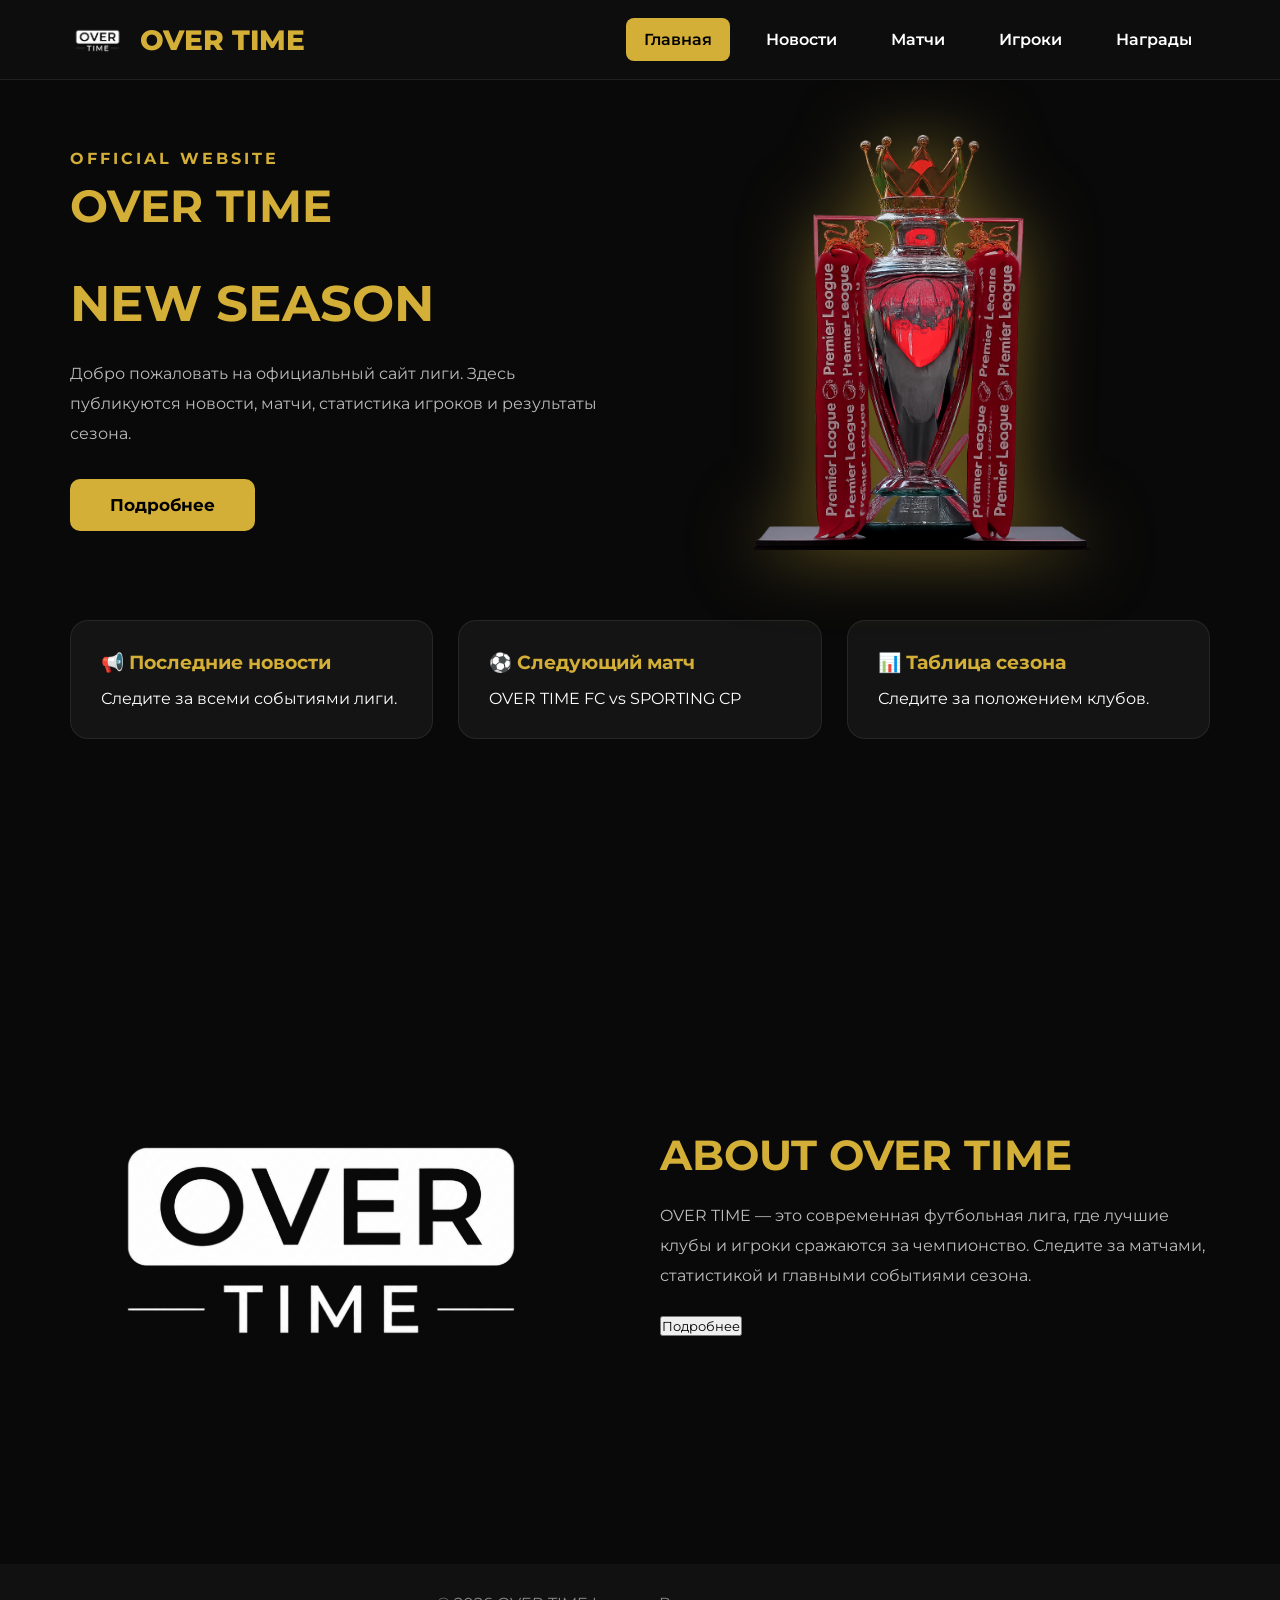
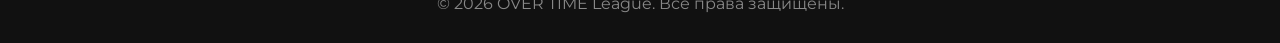
==== index.html @ d0d94ca6 "Add files via upload" ====
<!DOCTYPE html>
<html lang="ru">
<head>
    <meta charset="UTF-8">
    <meta name="viewport" content="width=device-width, initial-scale=1.0">
    <title>OVER TIME League</title>

    <link rel="stylesheet" href="style.css">

    <link href="https://fonts.googleapis.com/css2?family=Montserrat:wght@400;500;600;700;800;900&display=swap" rel="stylesheet">
</head>

<body>

<!-- ================= HEADER ================= -->

<header>

    <div class="logo">

        <img src="/erasebg-transformed.png" alt="Logo">

        <h2>OVER TIME</h2>

    </div>

    <nav>

        <button class="nav-btn active" data-page="home">Главная</button>

        <button class="nav-btn" data-page="news">Новости</button>

        <button class="nav-btn" data-page="matches">Матчи</button>

        <button class="nav-btn" data-page="players">Игроки</button>

        <button class="nav-btn" data-page="awards">Награды</button>

    </nav>

</header>

<!-- ================= MAIN ================= -->

<main>

<!-- HOME -->

<section class="page active" id="home">

<div class="hero">

<div class="hero-text">

<span>OFFICIAL WEBSITE</span>

<h1>OVER TIME</h1>

<h2>NEW SEASON</h2>

<p>
Добро пожаловать на официальный сайт лиги.
Здесь публикуются новости, матчи, статистика игроков и результаты сезона.
</p>

<button>Подробнее</button>

</div>

<div class="hero-image">

<img src="/4a6ac277-9934-4084-be25-31b53c36f5eb.png" alt="Cup">

</div>

</div>

<div class="cards">

<div class="card">

<h3>📢 Последние новости</h3>

<p>Следите за всеми событиями лиги.</p>

</div>

<div class="card">

<h3>⚽ Следующий матч</h3>

<p>OVER TIME FC vs SPORTING CP</p>

</div>

<div class="card">

<h3>📊 Таблица сезона</h3>

<p>Следите за положением клубов.</p>

</div>

</div>

</section>

<!-- NEWS -->

<section class="page" id="news">

<h1>Новости</h1>

<div class="news-container">

<div class="news-card">

<h2>1 тур</h2>

<p>1 тур начался! желаем клубам удачи.</p>

</div>

<div class="news-card">

<h2>Старт нового сезона</h2>

<p>Добро пожаловать в новый сезон OVER TIME League.</p>

</div>

<div class="news-card">

<h2>Сайт находится в разработке</h2>

<p>Совсем скоро появится статистика игроков, клубов и наград.</p>

</div>

</div>

</section>


<!-- MATCHES -->

<section class="page" id="matches">

<h1>Матчи</h1>

<div class="match-card">

<h2>AJAX</h2>

<span>VS</span>

<h2>RIVER PLATE</h2>
<br>
<hr>
<br>

<h2>ARGENTINA</h2>

<span>VS</span>

<h2>FSV_MAINZ_05</h2>
<br>
<hr>
<br>
<h2>UNIOIN BERLIN</h2>

<span>VS</span>

<h2>AL NASSR</h2>
<br>
<hr>
<br>
<h2>FULHAM</h2>

<span>VS</span>

<h2>LEEDS UNITED</h2>

<p>все матчи будут в 16:00</p>



</div>

</section>

<!-- PLAYERS -->

<section class="page" id="players">

<h1>Лучшие игроки</h1>

<div class="player-grid">

<div class="player-card">

<img src="images/player.png">

<h2>Player</h2>

<p>⚽ 0 голов</p>

<p>👟 0 ассистов</p>

</div>

<div class="player-card">

<img src="images/player.png">

<h2>Player</h2>

<p>⚽ 0 голов</p>

<p>👟 0 ассистов</p>

</div>

<div class="player-card">

<img src="images/player.png">

<h2>Player</h2>

<p>⚽ 0 голов</p>

<p>👟 0 ассистов</p>

</div>

</div>

</section>

<!-- AWARDS -->

<section class="page" id="awards">

<h1>Церемония сезона</h1>

<section class="page" id="awards">

    <h1>Церемония сезона</h1>

    <div class="award-grid">

        <button class="award-btn">🏆 Игрок сезона</button>

        <button class="award-btn">⚽ Лучший бомбардир</button>

        <button class="award-btn">👟 Лучший ассистент</button>

        <button class="award-btn">🧤 Лучший вратарь</button>

        <button class="award-btn">👑 Лучший клуб</button>

        <button class="award-btn">💎 Лучший тренер</button>

        <button class="award-btn">🔥 Лучший гол сезона</button>

    </div>

</section>

<!-- Окно -->

<div class="popup" id="popup">

    <div class="popup-box">

        <h2>🏆 Церемония сезона</h2>

        <p>Пока что ничего нет.</p>

    </div>

</div>
</section>

<section class="about">

    <div class="about-image">
        <img src="/erasebg-transformed.png" alt="About">
    </div>

    <div class="about-text">
        <h2>ABOUT OVER TIME</h2>

        <p>
            OVER TIME — это современная футбольная лига,
            где лучшие клубы и игроки сражаются за чемпионство.
            Следите за матчами, статистикой и главными событиями сезона.
        </p>

        <button>Подробнее</button>
    </div>

</section>

</main>

<!-- ================= FOOTER ================= -->

<footer>

<p>© 2026 OVER TIME League. Все права защищены.</p>

</footer>

<script src="script.js"></script>

</body>
</html>
---- style.css ----
/* ==========================
   GOOGLE FONT
========================== */

*{
    margin:0;
    padding:0;
    box-sizing:border-box;
    font-family:'Montserrat',sans-serif;
}

html{
    scroll-behavior:smooth;
}

body{
    background:#090909;
    color:#fff;
    overflow-x:hidden;
}

/* ==========================
   HEADER
========================== */

header{

    position:fixed;
    top:0;
    left:0;

    width:100%;
    height:80px;

    background:rgba(15,15,15,.9);

    backdrop-filter:blur(15px);

    display:flex;
    justify-content:space-between;
    align-items:center;

    padding:0 70px;

    border-bottom:1px solid rgba(255,255,255,.08);

    z-index:1000;

}

.logo{

    display:flex;
    align-items:center;
    gap:15px;

}

.logo img{

    width:55px;

}

.logo h2{

    color:#d4af37;

    font-size:28px;

    font-weight:800;

}

nav{

    display:flex;
    gap:18px;

}

.nav-btn{

    background:none;

    border:none;

    color:white;

    font-size:16px;

    font-weight:600;

    cursor:pointer;

    padding:12px 18px;

    border-radius:8px;

    transition:.3s;

}

.nav-btn:hover{

    color:#d4af37;

}

.nav-btn.active{

    background:#d4af37;

    color:#000;

}

/* ==========================
   PAGE
========================== */

.page{

    display:none;

    animation:fade .5s;

    min-height:100vh;

    padding:130px 70px 60px;

}

.page.active{

    display:block;

}

@keyframes fade{

from{

opacity:0;
transform:translateY(20px);

}

to{

opacity:1;
transform:translateY(0);

}

}

/* ==========================
   HERO
========================== */

.hero{

    display:flex;

    justify-content:space-between;

    align-items:center;

    gap:60px;

}

.hero-text{

    width:50%;

}

.hero-text span{

    color:#d4af37;

    letter-spacing:3px;

    font-weight:700;

}

.hero-text h1{

    font-size:72px;

    margin-top:10px;

}

.hero-text h2{

    color:#d4af37;

    font-size:50px;

}

.hero-text p{

    margin-top:25px;

    color:#bbb;

    line-height:30px;

}

.hero button{

    margin-top:30px;

    background:#d4af37;

    color:black;

    border:none;

    padding:16px 40px;

    border-radius:10px;

    font-size:17px;

    font-weight:700;

    cursor:pointer;

    transition:.3s;

}

.hero button:hover{

    transform:translateY(-5px);

    box-shadow:0 0 25px #d4af37;

}

.hero-image{

    width:50%;

    display:flex;

    justify-content:center;

}

.hero-image img{

    width:420px;

    filter:drop-shadow(0 0 35px rgba(212,175,55,.5));

}

/* ==========================
   CARDS
========================== */

.cards{

    margin-top:70px;

    display:grid;

    grid-template-columns:repeat(3,1fr);

    gap:25px;

}

.card{

    background:#141414;

    padding:30px;

    border-radius:18px;

    border:1px solid rgba(255,255,255,.08);

    transition:.3s;

}

.card:hover{

    transform:translateY(-8px);

    border-color:#d4af37;

}

.card h3{

    color:#d4af37;

    margin-bottom:15px;

}

/* ==========================
   TITLES
========================== */

.page h1{

    font-size:45px;

    margin-bottom:40px;

    color:#d4af37;

}

/* ==========================
   NEWS
========================== */

.news-container{

    display:grid;

    gap:25px;

}

.news-card{

    background:#141414;

    padding:30px;

    border-radius:18px;

    border:1px solid rgba(255,255,255,.08);

}

.news-card h2{

    margin-bottom:15px;

    color:#d4af37;

}

/* ==========================
   MATCH
========================== */

.match-card{

    max-width:700px;

    margin:auto;

    background:#141414;

    padding:40px;

    border-radius:20px;

    text-align:center;

}

.match-card span{

    display:block;

    margin:20px 0;

    color:#d4af37;

    font-size:40px;

    font-weight:900;

}

/* ==========================
   PLAYERS
========================== */

.player-grid{

    display:grid;

    grid-template-columns:repeat(3,1fr);

    gap:25px;

}

.player-card{

    background:#141414;

    border-radius:20px;

    padding:30px;

    text-align:center;

    transition:.3s;

}

.player-card:hover{

    transform:translateY(-8px);

}

.player-card img{

    width:120px;

    height:120px;

    border-radius:50%;

    object-fit:cover;

    margin-bottom:20px;

}

/* ==========================
   AWARDS
========================== */

.award-grid{

    display:grid;

    grid-template-columns:repeat(4,1fr);

    gap:25px;

}

.award{

    background:#141414;

    padding:35px;

    border-radius:18px;

    text-align:center;

    font-weight:700;

    transition:.3s;

}

.award:hover{

    background:#d4af37;

    color:black;

}

/* ==========================
   FOOTER
========================== */

footer{

    background:#111;

    padding:30px;

    text-align:center;

    color:#888;

}
.about{
    display:flex;
    align-items:center;
    justify-content:space-between;
    gap:70px;
    padding:80px 70px;
}

.about-image img{
    width:500px;
    border-radius:20px;
}

.about-text{
    max-width:550px;
}

.about-text h2{
    color:#d4af37;
    font-size:42px;
    margin-bottom:20px;
}

.about-text p{
    color:#bdbdbd;
    line-height:30px;
    margin-bottom:25px;
}

/* ==========================
   RESPONSIVE
========================== */

@media(max-width:1000px){

.hero{

flex-direction:column;

}

.hero-text,
.hero-image{

width:100%;

text-align:center;

}

.cards,
.player-grid,
.award-grid{

grid-template-columns:1fr;

}

header{

padding:20px;

flex-direction:column;

height:auto;

gap:15px;

}
/* ===== Awards Button ===== */

.award-btn{

    background:#151515;

    border:1px solid rgba(255,255,255,.08);

    color:white;

    border-radius:18px;

    padding:35px;

    font-size:18px;

    font-weight:700;

    cursor:pointer;

    transition:.3s;

}

.award-btn:hover{

    background:#d4af37;

    color:#000;

    transform:translateY(-8px);

}

/* ===== Popup ===== */

.popup{

    position:fixed;

    top:0;

    left:0;

    width:100%;

    height:100%;

    background:rgba(0,0,0,.7);

    display:none;

    justify-content:center;

    align-items:center;

    z-index:9999;

}

.popup-box{

    width:400px;

    background:#151515;

    border-radius:20px;

    padding:35px;

    text-align:center;

    border:2px solid #d4af37;

}

.popup-box h2{

    color:#d4af37;

    margin-bottom:20px;

}

.popup-box p{

    color:#ccc;

    margin-bottom:25px;

}

.popup-box button{

    background:#d4af37;

    color:black;

    border:none;

    padding:12px 30px;

    border-radius:10px;

    cursor:pointer;

    font-weight:700;

}

nav{

flex-wrap:wrap;

justify-content:center;

}


}
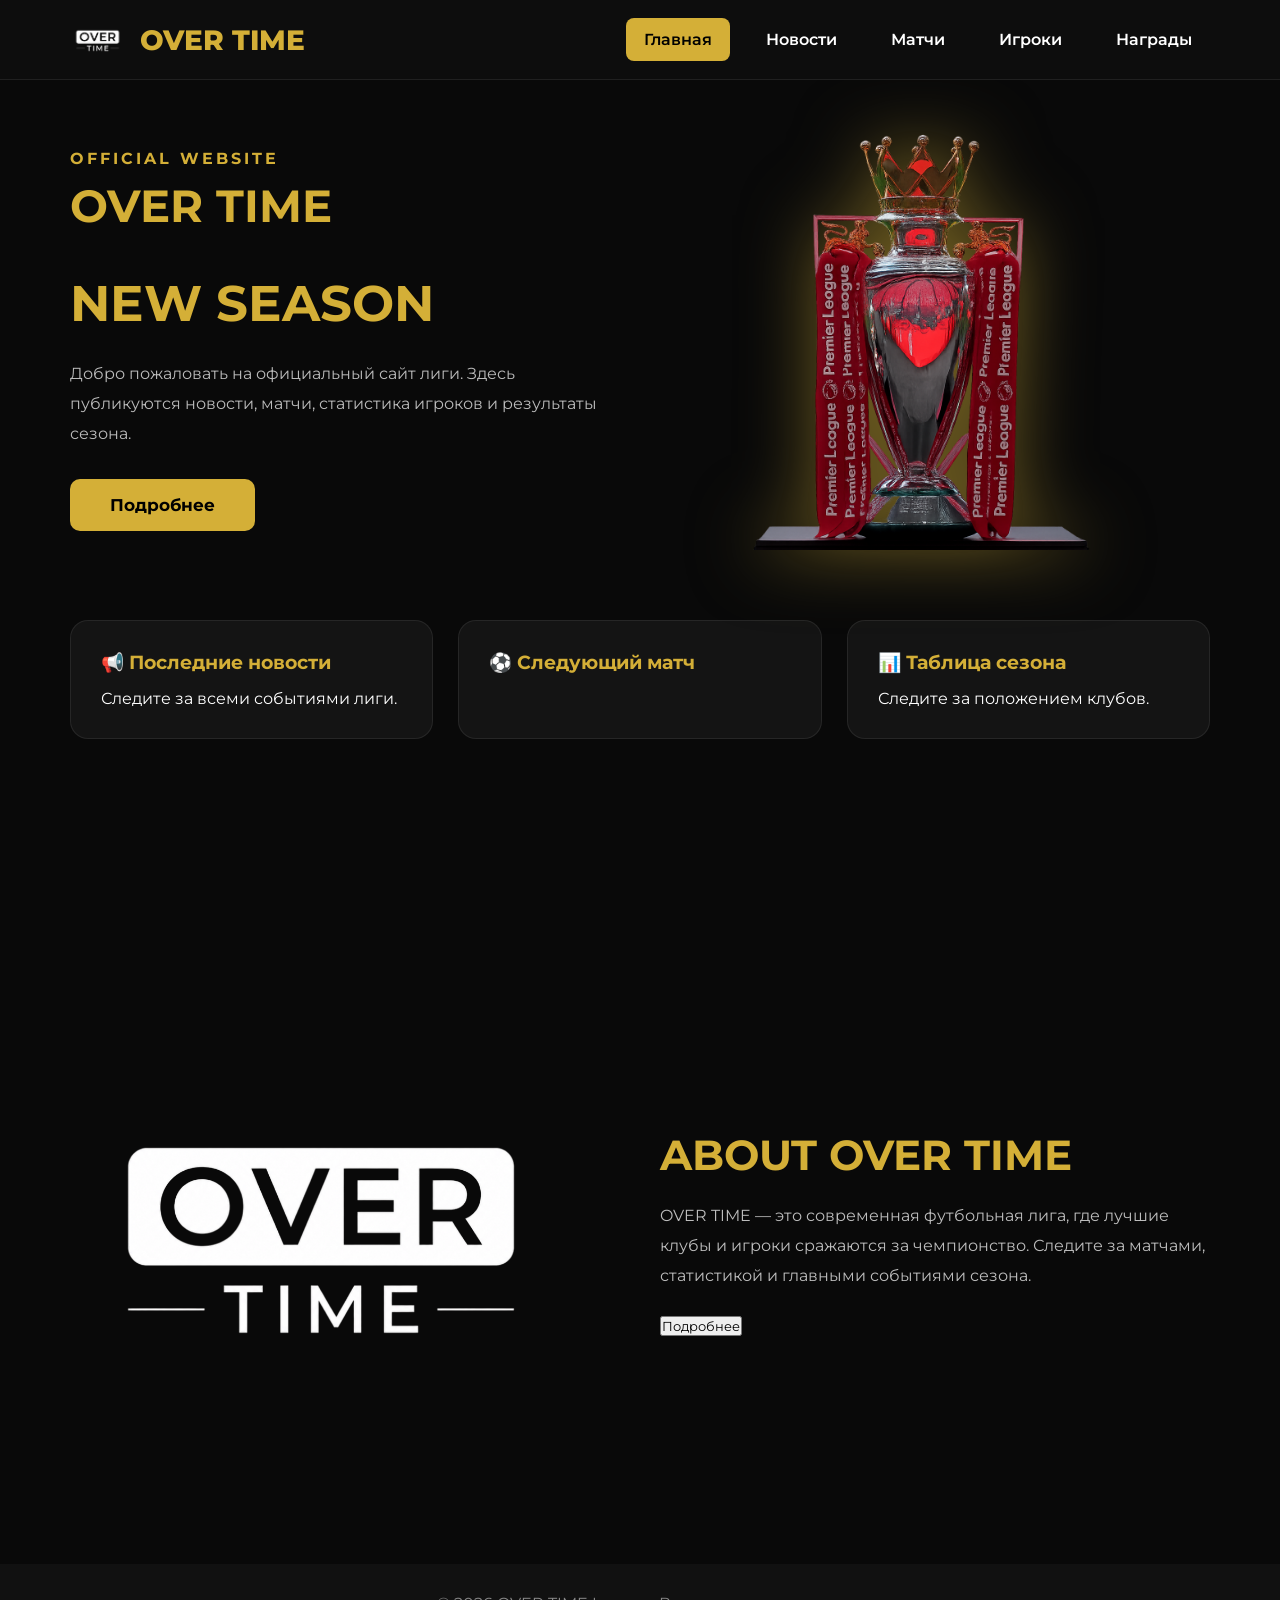
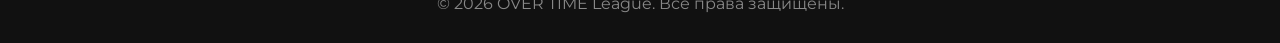
==== commit fed8ff37: "Update index.html" ====
--- a/index.html
+++ b/index.html
@@ -89,7 +89,7 @@
 
 <h3>⚽ Следующий матч</h3>
 
-<p>OVER TIME FC vs SPORTING CP</p>
+<p></p>
 
 </div>
 
@@ -315,4 +315,4 @@
 <script src="script.js"></script>
 
 </body>
-</html>+</html>
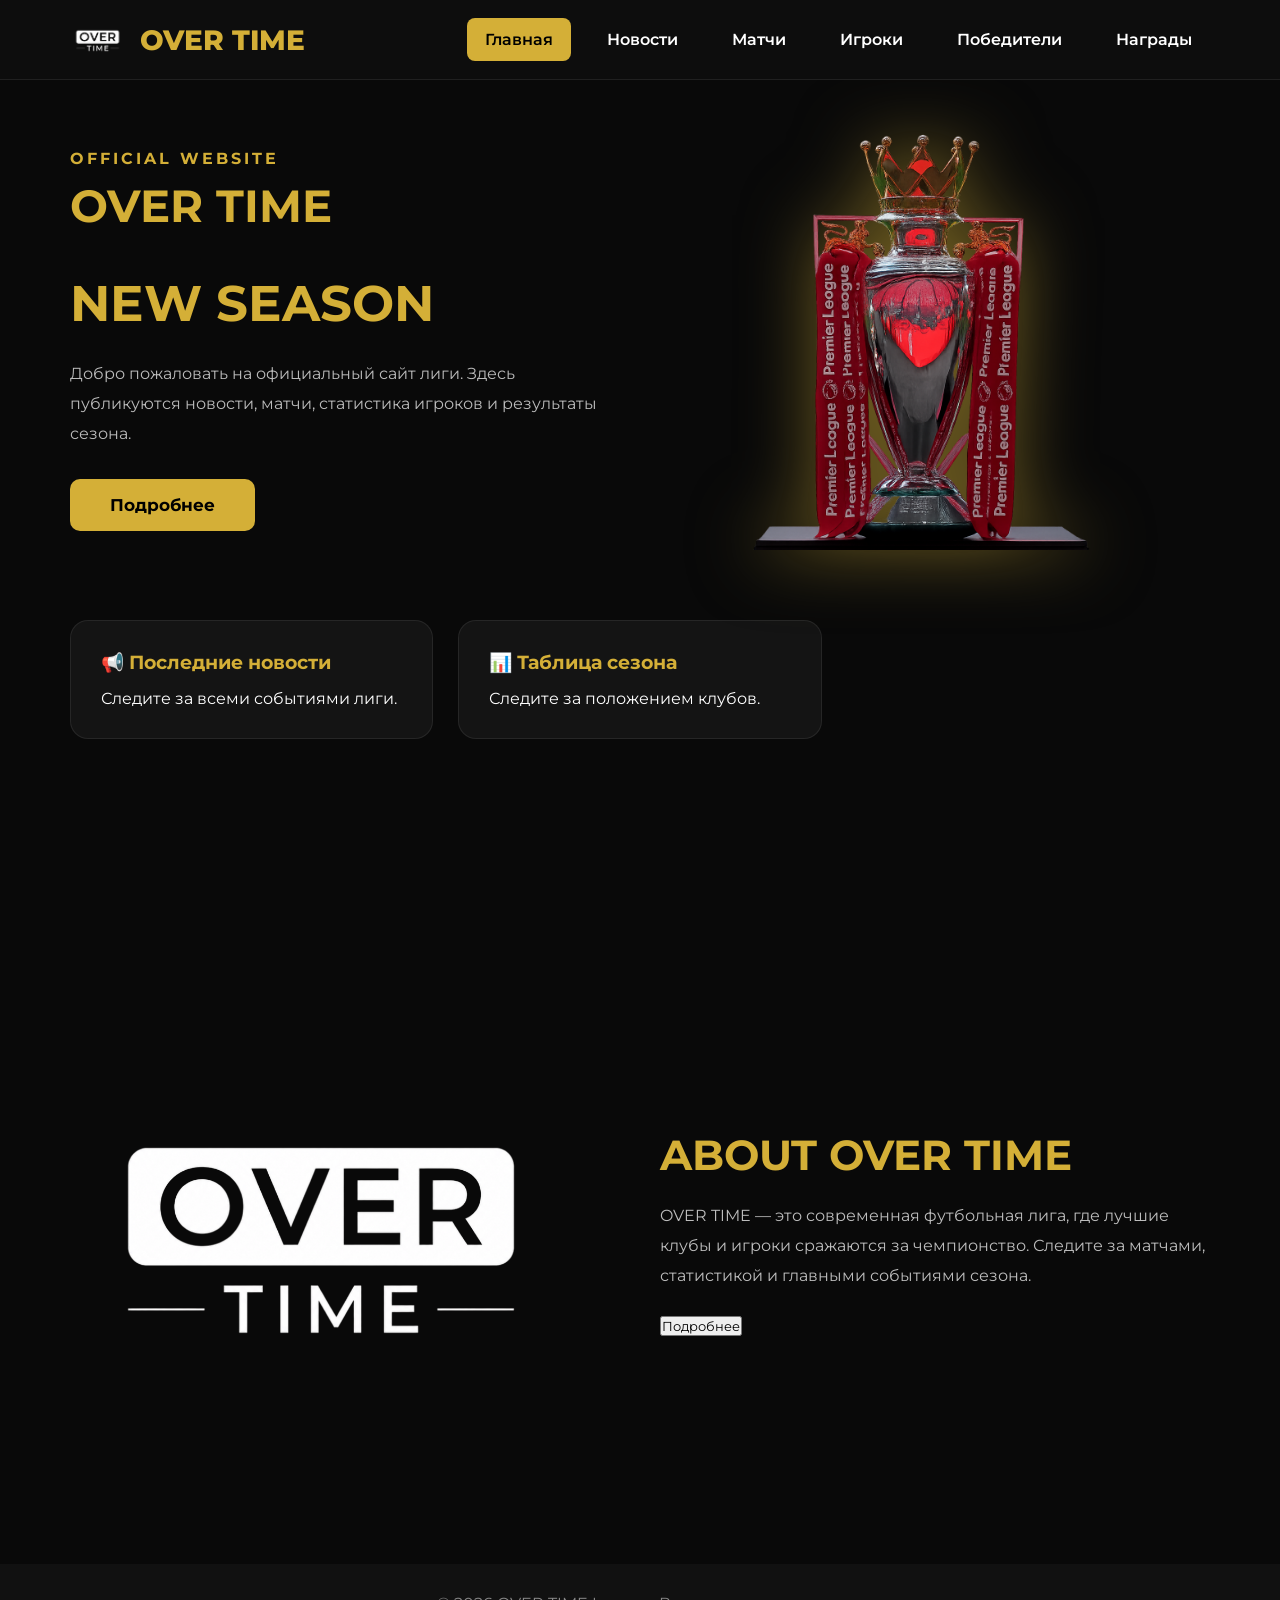
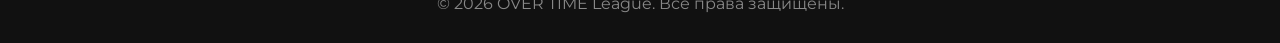
==== commit 20cec019: "Enhance index.html with champions section Added champions section and updated navigation buttons." ====
--- a/index.html
+++ b/index.html
@@ -33,6 +33,8 @@
         <button class="nav-btn" data-page="matches">Матчи</button>
 
         <button class="nav-btn" data-page="players">Игроки</button>
+        
+        <button class="nav-btn" data-page="champions">Победители</button>
 
         <button class="nav-btn" data-page="awards">Награды</button>
 
@@ -87,14 +89,6 @@
 
 <div class="card">
 
-<h3>⚽ Следующий матч</h3>
-
-<p></p>
-
-</div>
-
-<div class="card">
-
 <h3>📊 Таблица сезона</h3>
 
 <p>Следите за положением клубов.</p>
@@ -236,6 +230,32 @@
 </div>
 
 </section>
+
+    <section class="page" id="champions">
+
+    <h1>🏆 Победители сезонов</h1>
+
+    <div class="champions-grid">
+
+        <div class="champion-card">
+            <h2>Сезон 1</h2>
+            <p>🏆 Пока что нет победителя</p>
+        </div>
+
+        <div class="champion-card">
+            <h2>Сезон 2</h2>
+            <p>🏆 Пока что нет победителя</p>
+        </div>
+
+        <div class="champion-card">
+            <h2>Сезон 3</h2>
+            <p>🏆 Пока что нет победителя</p>
+        </div>
+
+    </div>
+
+</section>
+
 
 <!-- AWARDS -->
 
